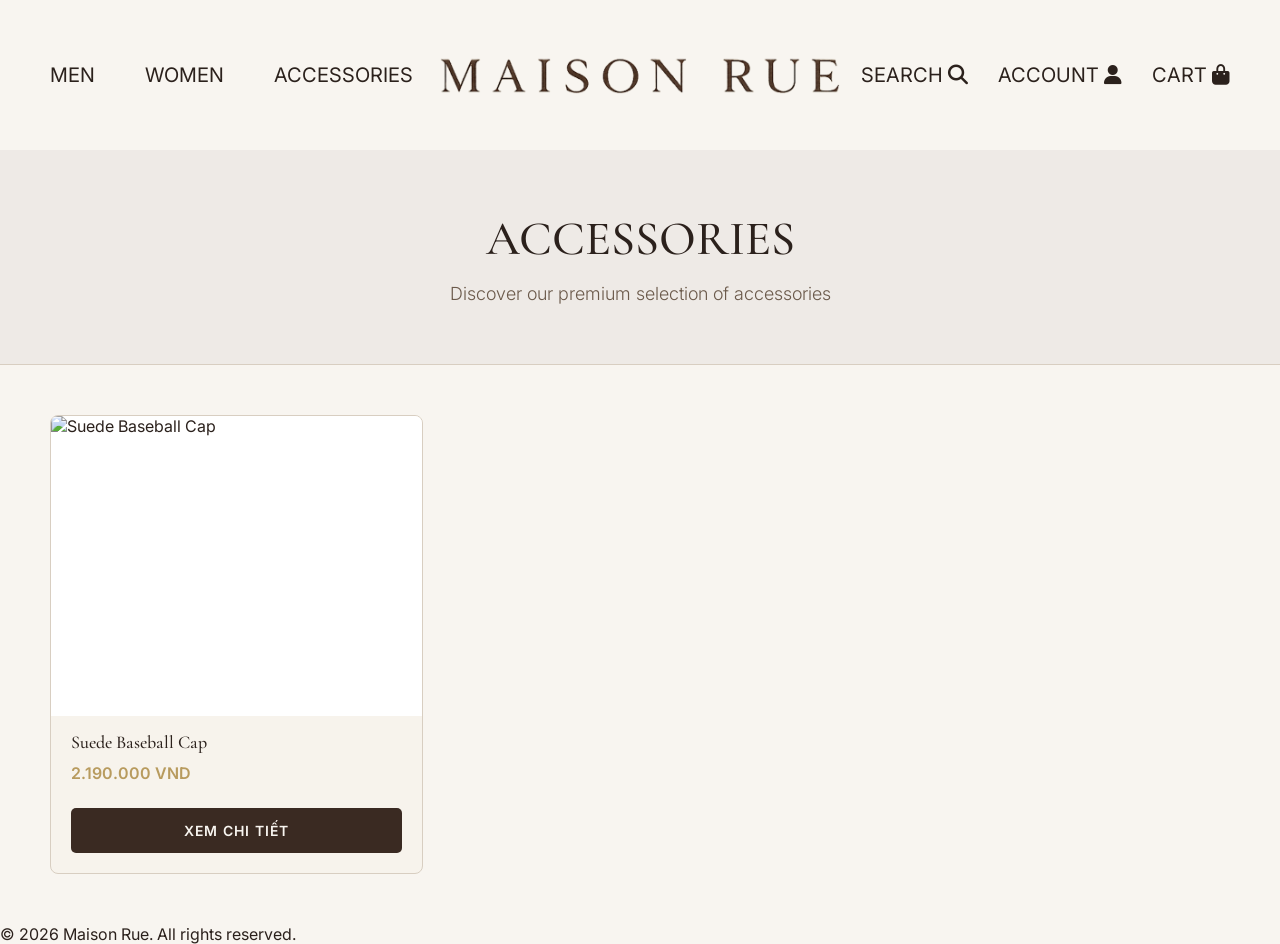
==== accessories.html @ f1a4fa97 "Upload code và hình ảnh lên branch mới" ====
<!DOCTYPE html>
<html lang="vi">
<head>
    <meta charset="UTF-8">
    <meta name="viewport" content="width=device-width, initial-scale=1.0">
    <title>Phụ Kiện - Maison Rue</title>
    <link rel="stylesheet" href="homepage.css">
    <link rel="stylesheet" href="products.css">
    <link rel="stylesheet" href="https://cdnjs.cloudflare.com/ajax/libs/font-awesome/6.7.2/css/all.min.css">
    <link rel="preconnect" href="https://fonts.googleapis.com">
    <link rel="preconnect" href="https://fonts.gstatic.com" crossorigin>
    <link href="https://fonts.googleapis.com/css2?family=Cormorant+Garamond:wght@400;500;600&family=Inter:wght@300;400;500;600;700&display=swap" rel="stylesheet">
</head>
<body data-category="accessories">
    <header>
        <nav class="head-left">
            <a href="men.html">MEN</a>
            <a href="women.html">WOMEN</a>
            <a href="accessories.html">ACCESSORIES</a>
        </nav>
        <img src="image/logo.png" alt="maisonrue_logo">
        <nav class="head-right">
            <a href="">SEARCH <i class="fas fa-search"></i></a>
            <a href="">ACCOUNT <i class="fas fa-user"></i></a>
            <a href="cart.html">CART <span id="quantity"></span> <i class="fas fa-shopping-bag"></i></a>
        </nav>
    </header>

    <section class="page-header">
        <h1>ACCESSORIES</h1>
        <p>Discover our premium selection of accessories</p>
    </section>

    <div id="products-grid"></div>

    <footer>
        <p>© 2026 Maison Rue. All rights reserved.</p>
    </footer>

    <script src="app.js"></script>
</body>
</html>
---- homepage.css ----
body {
    background-color: #F8F5F0;
}
header {
    font-family: "Inter", sans-serif;
    display: flex;
    gap: 20px;
    padding: 0px 50px;
    align-items: center;
    height: 150px;
}
    header img {
        width: 100%;
        max-width: 400px;
        margin: auto;
    }
    header nav a {
        text-decoration: none;
        color: #2B211C;
    }
    .head-left {
        font-size: 20px;
        display: flex;
        gap: 50px;
        justify-content: left;
    }
    .head-right {
        font-size: 20px;
        display: flex;
        gap: 30px; 
        justify-content: right;
    }

.summerCollection{
    position: relative;
    width: 100%;
}
    .sc-img img{
        width: 100%;
    }
    .sc-text{
        position: absolute;
        top: 200px;
        left: 50px;
        line-height: 50px;
    }
    .sc-text h1{
        font-family:"Cormorant Garamond", serif;
        font-size: 80px;
        font-weight: 500;
        color:#2B211C;
        margin-bottom: 60px;
    }
    .sc-text p{
        width: 750px;
        font-family:"Inter", sans-serif;
        font-size: 18px;
        line-height: 1.8;
        color:#5E5147;
    }
    .sc-text button{
        margin-top: 20px;
        padding: 20px 55px;
        background:#4E342E;
        color:#F8F5F0;
        border: none;
        font-family: "Inter", sans-serif;
        letter-spacing: 0.2em;
        cursor: pointer;
}
.best-sellers {
    padding: 0 50px;
}
    .bs-head h1{
        margin-top: 40px;
        margin-bottom: 40px;
        text-align: center;
        font-family: "Cormorant Garamond", serif;
        font-size: 30px;
        align-items: center;
        color: #4E342E;
    }
    .bs-cards {
        width: 100%;
        display: grid;
        grid-template-columns: 1fr 1fr 1fr 1fr;
        gap: 20px;
    }
    .bs-cards img {
        width: 100%;
        margin-bottom: 15px;
        cursor: pointer;
    }
    .bs-cards p {
        font-size: 15px;
        line-height: 0.8;
        font-family: "Inter", sans-serif;
        cursor: pointer;
        color: #2B211C;
    }

.the-look1, .the-look2{
    display: grid;
    grid-template-columns: 1fr 1fr;    
}
.the-look1 {
    margin-top: 40px;
}
.the-look2{
    margin-top: 0px;
}
    .look-model1 img, .look-model2 img {
        width: 100%;
        max-height: 1200px;
        height: 100%;
    }
    .look-content1, .look-content2 {
        max-height: 1200px;
        display: grid;
        grid-template-rows: 1fr 5fr 2fr 1fr;
        background-color: #EEEAE6;
        text-align: center;
    }
    .product-slider1, .product-slider2 {
        margin-top: 150px;
        display: flex;
        align-items: center;
        justify-content: space-between;
        padding: 0px 30px;
    }
    .product-card1 img, .product-card2 img {
        width: 100%;
        max-width: 400px;
        text-align: center;
    }
    .tl1, .tl2 {
        color: #4E342E;
        font-weight: 500;
        font-size: 50px;
        font-family: "Cormorant Garamond", serif;
        display: flex;
        justify-content: center;
        align-items: center;
    }
    .arrow-left1, .arrow-right1, .arrow-left2, .arrow-right2{
        font-family: "Cormorant Garamond", serif;
        width: 48px;
        height: 48px;
        border-radius: 50%;
        border: none;
        background-color: #F8F5F0;
        font-size: 40px;
        cursor: pointer;
        color: #2b211c;
        display: flex;
        justify-content: center;
        align-items: center;
        padding-bottom: 10px;
    }
    .product-card1 h3, .product-card1 p, .product-card2 h3, .product-card2 p {
        font-size: 20px;
        font-family: "Cormorant Garamond", serif;
    }
    .product-card1 h3, .product-card2 h3 {
        margin-top: 40px;
        margin-bottom: 0px;
        color: #2B211C;
    }
    .product-card1 p, .product-card2 p {
        margin: 0px auto; 
        padding-top: 10px;
        color: #B29A86;
    }
    .view-btn1, .view-btn2 {
        margin: auto;
        width: 250px;
        height: 65px;
        font-size: 25px;
        font-family: "Cormorant Garamond", serif;  
        background-color: transparent;
        border: 1px solid #2B211C;
        border-radius: 5px;
        margin-bottom: 80px;
        cursor: pointer;
    }

.our-story {
    margin-top: 0px;
    text-align: center;
    padding: 0 200px;
    padding-top: 90px;
}
    .os-content h1{
        font-size: 30px;
        font-family: "Cormorant Garamond", serif;
        color: #4E342E;
    }
    .os-content p{
        padding-top: 20px;
        font-size: 20px;
        font-family: "Cormorant Garamond", serif;
        color: #5E5147;
        line-height: 1.8;
    }
    .os-img img {
        padding-top: 50px;
        max-width: 500px;
        max-height: 600px;
        width: 100%;
        cursor: pointer;
    }
    .os-discover{
        font-size: 20px;
        font-family: "Cormorant Garamond", serif;
        margin-top: 20px;
        color: #B29A86;
        cursor: pointer;
        margin-bottom: 90px;
    }
.contact {
    display: flex;
    padding: 40px 80px;
    color: #F8F5F0;
    background-color: #4E342E;
}
.more-info {
    display: flex;
    gap: 50px;
    text-align: left;
    padding-left: 0px;
}
.more-info h1{
    font-size: 25px;
    font-family: "Cormorant Garamond", serif;
}
.more-info ul{
    list-style-type: none;
    line-height: 3;
    padding-left: 0px;
}
.more-info ul li{
    font-size: 18px;
    font-family:  "Cormorant Garamond", serif;
}
.more-info a {
    text-decoration: none;
    color: #F8F5F0;
}
.subscribe {
    width: 38%;
    display: flex;
    flex-direction: column;
    padding-right: 90px;
    margin-right: 0px;
}
.subscribe h1, .footer-col h1 {
    font-family: "Cormorant Garamond", serif;
    font-weight: 400;
    color: #F8F5F0;
}
.subscribe h1 {
    font-size: 35px;
    margin-bottom: 20px;
}
.subscribe p {
    font-family: "Cormorant Garamond", serif;
    font-size: 18px;
    line-height: 1.4;
    max-width: 650px;
}
.subscribe-form {
    margin-top: 10px;
    display: flex;
    align-items: center;
    border-bottom: 1px solid rgba(248,245,240,0.8);
    max-width: 620px;
}
.subscribe-form input {
    flex: 1;
    background: transparent;
    border: none;
    outline: none;
    padding: 15px 0;
    font-size: 18px;
    font-family: "Cormorant Garamond", serif;
    color: #F8F5F0;
}
.subscribe-form input::placeholder {
    color: #F8F5F0;
}
.subscribe-form button {
    background: transparent;
    border: none;
    color: #F8F5F0;
    font-size: 18px;
    cursor: pointer;
}
.privacy-text {
    margin-top: 35px;
    font-size: 16px !important;
    line-height: 1.6 !important;
}
.privacy-text a {
    color: #F8F5F0;
}
.footer {
    text-align: center;
    padding: 10px 0;
    color: #2B211C;
}
/* iPad / Tablet responsive */
@media (max-width: 1024px) {

    header {
        padding: 0 30px;
        gap: 15px;
        height: 120px;
    }

    header img {
        max-width: 260px;
    }

    .head-left,
    .head-right {
        font-size: 16px;
        gap: 25px;
    }

    .summerCollection {
        overflow: hidden;
    }

    .sc-img img {
        height: 650px;
        object-fit: cover;
        object-position: center;
    }

    .sc-text {
        top: 120px;
        left: 40px;
        line-height: 1.2;
    }

    .sc-text h1 {
        font-size: 60px;
        margin-bottom: 35px;
    }

    .sc-text p {
        width: 520px;
        font-size: 16px;
        line-height: 1.7;
    }

    .sc-text button {
        padding: 18px 45px;
        font-size: 14px;
    }

    .best-sellers {
        padding: 0 30px;
    }

    .bs-cards {
        grid-template-columns: 1fr 1fr;
        gap: 25px;
    }

    .the-look1,
    .the-look2 {
        grid-template-columns: 1fr 1fr;
    }

    .look-model1 img,
    .look-model2 img {
        height: 850px;
        object-fit: cover;
    }

    .look-content1,
    .look-content2 {
        height: 850px;
        grid-template-rows: 1fr 4fr 1fr 1fr;
    }

    .tl1,
    .tl2 {
        font-size: 42px;
    }

    .product-slider1,
    .product-slider2 {
        margin-top: 60px;
        padding: 0 20px;
    }

    .product-card1 img,
    .product-card2 img {
        max-width: 280px;
    }

    .view-btn1,
    .view-btn2 {
        width: 210px;
        height: 58px;
        font-size: 22px;
        margin-bottom: 50px;
    }

    .our-story {
        padding: 70px 80px 0;
    }

    .os-content p {
        font-size: 18px;
    }

    .contact {
        flex-direction: column;
        padding: 40px 50px;
    }

    .subscribe {
        width: 100%;
        padding-right: 0;
        margin-bottom: 35px;
    }

    .more-info {
        width: 100%;
        gap: 40px;
        flex-wrap: wrap;
    }
}
/* Smaller tablet / iPad portrait */
@media (max-width: 768px) {

    header {
        height: auto;
        padding: 25px 20px;
        flex-direction: column;
    }

    .head-left,
    .head-right {
        justify-content: center;
        flex-wrap: wrap;
        gap: 20px;
        font-size: 15px;
    }

    header img {
        max-width: 220px;
    }

    .sc-img img {
        height: 600px;
    }

    .sc-text {
        top: 90px;
        left: 25px;
        right: 25px;
    }

    .sc-text h1 {
        font-size: 48px;
        margin-bottom: 25px;
    }

    .sc-text p {
        width: 100%;
        font-size: 15px;
    }

    .bs-cards {
        grid-template-columns: 1fr 1fr;
    }

    .the-look1,
    .the-look2 {
        grid-template-columns: 1fr;
    }

    .look-model1,
    .look-model2 {
        order: 1;
    }

    .look-content1,
    .look-content2 {
        order: 2;
        height: auto;
        padding: 50px 20px;
    }

    .product-slider1,
    .product-slider2 {
        margin-top: 30px;
    }

    .product-card1 img,
    .product-card2 img {
        max-width: 260px;
    }

    .our-story {
        padding: 60px 30px 0;
    }

    .contact {
        padding: 35px 30px;
    }

    .more-info {
        flex-direction: column;
        gap: 20px;
    }
}
.search-box {
    display: none;
    position: fixed;
    top: 0;
    left: 0;
    width: 100%;
    height: 100vh;

    background-color: rgba(43, 33, 28, 0.45);
    z-index: 999;

    justify-content: center;
    align-items: flex-start;
    padding-top: 120px;
}

.search-content {
    width: 600px;
    max-width: 90%;
    background-color: #F8F5F0;
    padding: 35px;
    position: relative;
}

#closeSearch {
    position: absolute;
    top: 15px;
    right: 20px;
    background: transparent;
    border: none;
    font-size: 35px;
    cursor: pointer;
    color: #2B211C;
}

#searchInput {
    width: 100%;
    padding: 18px 0;
    border: none;
    border-bottom: 1px solid #2B211C;
    background: transparent;
    outline: none;

    font-family: "Cormorant Garamond", serif;
    font-size: 28px;
    color: #2B211C;
}

#searchInput::placeholder {
    color: #B29A86;
}

.search-item {
    padding: 18px 0;
    border-bottom: 1px solid #DDD2C5;
    cursor: pointer;
}

.search-item h3 {
    margin: 0;
    font-family: "Cormorant Garamond", serif;
    font-size: 24px;
    color: #2B211C;
}

.search-item p {
    margin: 5px 0 0;
    font-family: "Inter", sans-serif;
    font-size: 14px;
    color: #8B7768;
}

.search-item:hover h3 {
    color: #B29A86;
}

.no-result {
    margin-top: 25px;
    font-family: "Inter", sans-serif;
    color: #5E5147;
}
.dots {
    display: flex;
    justify-content: center;
    align-items: center;
    gap: 12px;
}

.dot {
    width: 10px;
    height: 10px;
    background-color: #B29A86;
    border-radius: 50%;
    display: inline-block;
    cursor: pointer;
    opacity: 0.4;
}

.dot.active {
    opacity: 1;
    transform: scale(1.2);
}
---- products.css ----
/* ============ GENERAL STYLES ============ */
* {
    margin: 0;
    padding: 0;
    box-sizing: border-box;
}

body {
    background-color: #F8F5F0;
    font-family: 'Inter', sans-serif;
    color: #2B211C;
}

/* ============ HEADER ============ */
header {
    font-family: 'Inter', sans-serif;
    display: flex;
    gap: 20px;
    padding: 0px 50px;
    align-items: center;
    height: 150px;
    background-color: #F8F5F0;
}

header img {
    width: 100%;
    max-width: 400px;
    margin: auto;
}

header nav a {
    text-decoration: none;
    color: #2B211C;
    transition: color 0.3s ease;
}

header nav a:hover {
    color: #B8A894;
}

.head-left {
    font-size: 20px;
    display: flex;
    gap: 50px;
    justify-content: left;
    flex: 1;
}

.head-right {
    font-size: 20px;
    display: flex;
    gap: 30px;
    justify-content: right;
    flex: 1;
}

/* ============ PAGE HEADER ============ */
.page-header {
    text-align: center;
    padding: 60px 50px;
    background-color: #EEEAE6;
    border-bottom: 1px solid #D8CEC1;
}

.page-header h1 {
    font-family: 'Cormorant Garamond', serif;
    font-size: 48px;
    color: #2B211C;
    margin-bottom: 15px;
    font-weight: 500;
}

.page-header p {
    font-size: 18px;
    color: #6B5A4B;
    font-weight: 300;
}

/* ============ NOTIFICATION ============ */
.notification {
    position: fixed;
    bottom: -100px;
    left: 50%;
    transform: translateX(-50%);
    background-color: #3A2A22;
    color: #F8F5F0;
    padding: 15px 30px;
    border-radius: 5px;
    transition: bottom 0.3s ease;
    z-index: 1000;
    font-size: 14px;
    font-weight: 600;
}

.notification.show {
    bottom: 30px;
}

/* ============ PRODUCT GRID ============ */
#products-grid {
    display: grid;
    grid-template-columns: repeat(auto-fill, minmax(280px, 1fr));
    gap: 30px;
    padding: 50px;
    max-width: 1400px;
    margin: 0 auto;
}

.product-card {
    background: #F7F3EC;
    border: 1px solid #D8CEC1;
    border-radius: 8px;
    overflow: hidden;
    transition: transform 0.3s ease, box-shadow 0.3s ease;
    display: flex;
    flex-direction: column;
}

.product-card:hover {
    transform: translateY(-5px);
    box-shadow: 0 10px 30px rgba(0, 0, 0, 0.1);
}

.product-image {
    width: 100%;
    height: 300px;
    overflow: hidden;
    background: #FFF;
}

.product-image img {
    width: 100%;
    height: 100%;
    object-fit: cover;
    transition: transform 0.3s ease;
}

.product-card:hover .product-image img {
    transform: scale(1.05);
}

.product-card h3 {
    font-size: 18px;
    font-family: 'Cormorant Garamond', serif;
    padding: 15px 20px 0;
    margin: 0;
    color: #2B211C;
    font-weight: 500;
}

.product-price {
    font-size: 16px;
    font-weight: 600;
    color: #B89B5E;
    padding: 10px 20px;
    margin: 0;
}

.product-card .btn-primary {
    margin: 15px 20px 20px;
    flex-grow: 1;
}

/* ============ PRODUCT DETAIL PAGE ============ */
#product-detail-container {
    padding: 50px;
    max-width: 1200px;
    margin: 0 auto;
}

.product-detail {
    display: grid;
    grid-template-columns: 1fr 1fr;
    gap: 60px;
    background: #F7F3EC;
    padding: 40px;
    border-radius: 10px;
    border: 1px solid #D8CEC1;
}

.product-gallery {
    position: relative;
}

.gallery-main {
    position: relative;
    width: 100%;
    background: #FFF;
    border-radius: 8px;
    overflow: hidden;
    aspect-ratio: 1;
}

.gallery-main img {
    width: 100%;
    height: 100%;
    object-fit: cover;
    transition: opacity 0.3s ease;
}

.gallery-btn {
    position: absolute;
    top: 50%;
    transform: translateY(-50%);
    background: #F7F3EC;
    border: 2px solid #B8A894;
    color: #2B211C;
    width: 50px;
    height: 50px;
    border-radius: 50%;
    font-size: 24px;
    cursor: pointer;
    display: flex;
    align-items: center;
    justify-content: center;
    transition: all 0.3s ease;
    z-index: 10;
    font-weight: 700;
}

.gallery-btn:hover {
    background: #B8A894;
    color: #FFF;
}

.gallery-btn.prev {
    left: 20px;
}

.gallery-btn.next {
    right: 20px;
}

.image-counter {
    position: absolute;
    bottom: 20px;
    right: 20px;
    background: rgba(0, 0, 0, 0.6);
    color: #FFF;
    padding: 8px 15px;
    border-radius: 20px;
    font-size: 14px;
    font-weight: 600;
}

.product-info h1 {
    font-family: 'Cormorant Garamond', serif;
    font-size: 48px;
    margin: 0 0 10px;
    color: #2B211C;
    font-weight: 500;
}

.product-category {
    font-size: 14px;
    color: #6B5A4B;
    text-transform: uppercase;
    letter-spacing: 2px;
    margin: 0 0 15px;
    font-weight: 600;
}

.product-info .product-price {
    font-size: 28px;
    font-weight: 700;
    color: #B89B5E;
    margin: 0 0 30px;
    padding: 0;
}

.product-description {
    margin: 30px 0;
    padding: 20px 0;
    border-top: 1px solid #D8CEC1;
    border-bottom: 1px solid #D8CEC1;
}

.product-description h3 {
    font-family: 'Cormorant Garamond', serif;
    font-size: 20px;
    margin: 0 0 15px;
    color: #2B211C;
}

.product-description p {
    font-size: 16px;
    line-height: 1.8;
    color: #6B5A4B;
    margin: 0;
}

.product-colors {
    margin: 25px 0;
}

.product-colors h3 {
    font-family: 'Cormorant Garamond', serif;
    font-size: 18px;
    margin: 0 0 15px;
    color: #2B211C;
}

.color-options {
    display: flex;
    flex-wrap: wrap;
    gap: 12px;
}

.color-tag {
    display: inline-block;
    background: #E8E1D6;
    border: 1px solid #B8A894;
    padding: 8px 16px;
    border-radius: 20px;
    font-size: 13px;
    color: #2B211C;
    font-weight: 500;
    transition: all 0.3s ease;
}

.color-tag:hover {
    background: #B8A894;
    color: #FFF;
}

.product-actions {
    margin: 30px 0;
}

.quantity-selector {
    margin-bottom: 20px;
}

.quantity-selector label {
    display: block;
    font-size: 14px;
    font-weight: 600;
    color: #2B211C;
    margin-bottom: 10px;
    text-transform: uppercase;
    letter-spacing: 1px;
}

.quantity-controls {
    display: flex;
    align-items: center;
    border: 1px solid #D8CEC1;
    border-radius: 5px;
    width: fit-content;
    background: #FFF;
}

.quantity-controls button {
    background: none;
    border: none;
    padding: 10px 15px;
    font-size: 18px;
    cursor: pointer;
    color: #2B211C;
    transition: background-color 0.3s ease;
    font-weight: 700;
}

.quantity-controls button:hover {
    background-color: #E8E1D6;
}

.quantity-controls input {
    border: none;
    width: 50px;
    text-align: center;
    font-size: 16px;
    padding: 8px 5px;
    color: #2B211C;
    font-weight: 600;
    background: #FFF;
}

.quantity-controls input::-webkit-outer-spin-button,
.quantity-controls input::-webkit-inner-spin-button {
    -webkit-appearance: none;
    margin: 0;
}

/* ============ BUTTONS ============ */
.btn-primary {
    background-color: #3A2A22;
    color: #F8F5F0;
    border: none;
    padding: 14px 28px;
    font-size: 14px;
    font-weight: 600;
    cursor: pointer;
    border-radius: 5px;
    transition: all 0.3s ease;
    text-transform: uppercase;
    letter-spacing: 1px;
    font-family: 'Inter', sans-serif;
}

.btn-primary:hover {
    background-color: #2B211C;
    transform: translateY(-2px);
    box-shadow: 0 5px 15px rgba(0, 0, 0, 0.2);
}

.btn-primary.btn-large {
    width: 100%;
    padding: 16px 28px;
    font-size: 16px;
}

.btn-secondary {
    background-color: transparent;
    color: #2B211C;
    border: 2px solid #B8A894;
    padding: 12px 24px;
    font-size: 14px;
    font-weight: 600;
    cursor: pointer;
    border-radius: 5px;
    transition: all 0.3s ease;
    text-transform: uppercase;
    letter-spacing: 1px;
    font-family: 'Inter', sans-serif;
    margin-top: 15px;
    display: block;
    width: 100%;
}

.btn-secondary:hover {
    background-color: #B8A894;
    color: #FFF;
}

/* ============ CART PAGE ============ */
#cart-container {
    padding: 50px;
    max-width: 1400px;
    margin: 0 auto;
}

.empty-cart {
    text-align: center;
    padding: 100px 50px;
    background: #F7F3EC;
    border-radius: 10px;
    border: 1px solid #D8CEC1;
}

.empty-cart h2 {
    font-family: 'Cormorant Garamond', serif;
    font-size: 36px;
    margin: 0 0 15px;
    color: #2B211C;
}

.empty-cart p {
    font-size: 16px;
    color: #6B5A4B;
    margin: 0 0 30px;
}

.empty-cart .btn-primary {
    display: inline-block;
    text-decoration: none;
}

.cart-content {
    display: grid;
    grid-template-columns: 1fr 380px;
    gap: 40px;
}

.cart-items {
    background: #F7F3EC;
    border: 1px solid #D8CEC1;
    border-radius: 10px;
    padding: 0;
    overflow: hidden;
}

.cart-item {
    display: grid;
    grid-template-columns: 140px 1fr 150px 150px 50px;
    gap: 20px;
    align-items: center;
    padding: 20px;
    border-bottom: 1px solid #D8CEC1;
    transition: background-color 0.3s ease;
}

.cart-item:last-child {
    border-bottom: none;
}

.cart-item:hover {
    background-color: #E8E1D6;
}

.cart-item-image {
    width: 140px;
    height: 140px;
    border-radius: 8px;
    overflow: hidden;
    background: #FFF;
}

.cart-item-image img {
    width: 100%;
    height: 100%;
    object-fit: cover;
}

.cart-item-info h3 {
    font-family: 'Cormorant Garamond', serif;
    font-size: 18px;
    margin: 0 0 8px;
    color: #2B211C;
    font-weight: 500;
}

.cart-item-category {
    font-size: 12px;
    color: #6B5A4B;
    text-transform: uppercase;
    margin: 0 0 5px;
    letter-spacing: 1px;
    font-weight: 600;
}

.cart-item-price {
    font-size: 14px;
    color: #B89B5E;
    font-weight: 600;
    margin: 0;
}

.cart-item-quantity {
    display: flex;
    flex-direction: column;
    gap: 8px;
}

.cart-item-quantity label {
    font-size: 12px;
    color: #6B5A4B;
    font-weight: 600;
    text-transform: uppercase;
    letter-spacing: 0.5px;
}

.cart-item-quantity .quantity-controls {
    width: 100%;
}

.cart-item-total {
    text-align: right;
}

.cart-item-total p {
    font-size: 16px;
    font-weight: 700;
    color: #B89B5E;
    margin: 0;
}

.btn-remove {
    background: none;
    border: none;
    color: #D9534F;
    font-size: 20px;
    cursor: pointer;
    transition: color 0.3s ease;
    padding: 8px;
    display: flex;
    align-items: center;
    justify-content: center;
}

.btn-remove:hover {
    color: #C9302C;
}

.cart-summary {
    background: #F7F3EC;
    border: 1px solid #D8CEC1;
    border-radius: 10px;
    padding: 30px;
    position: sticky;
    top: 30px;
    height: fit-content;
}

.summary-row {
    display: flex;
    justify-content: space-between;
    align-items: center;
    padding: 12px 0;
    border-bottom: 1px solid #D8CEC1;
    font-size: 14px;
    color: #6B5A4B;
}

.summary-row span:last-child {
    font-weight: 600;
    color: #2B211C;
}

.summary-row.total {
    border: none;
    font-size: 18px;
    font-weight: 700;
    color: #B89B5E;
    padding: 20px 0;
    margin-bottom: 20px;
    border-top: 2px solid #D8CEC1;
    border-bottom: none;
}

.cart-summary .btn-primary,
.cart-summary .btn-secondary {
    width: 100%;
    margin-bottom: 12px;
    padding: 14px 20px;
}

.cart-summary .btn-secondary {
    margin-top: 0;
}

/* ============ SUMMER COLLECTION ============ */
.summerCollection {
    position: relative;
    width: 100%;
}

.sc-img img {
    width: 100%;
}

.sc-text {
    position: absolute;
    top: 200px;
    left: 50px;
    line-height: 50px;
}

.sc-text h1 {
    font-family: 'Cormorant Garamond', serif;
    font-size: 80px;
    font-weight: 500;
    color: #2B211C;
    margin-bottom: 60px;
}

.sc-text p {
    width: 750px;
    font-family: 'Inter', sans-serif;
    font-size: 18px;
    line-height: 1.8;
    color: #5E5147;
}

.sc-text button {
    margin-top: 20px;
    padding: 20px 55px;
    background: #4E342E;
    color: #F8F5F0;
    border: none;
    font-family: 'Inter', sans-serif;
    letter-spacing: 0.2em;
    cursor: pointer;
    transition: background 0.3s ease;
}

.sc-text button:hover {
    background: #3A2A22;
}

/* ============ BEST SELLERS ============ */
.best-sellers {
    padding: 0 50px;
}

.bs-head h1 {
    margin-top: 40px;
    margin-bottom: 40px;
    text-align: center;
    font-family: 'Cormorant Garamond', serif;
    font-size: 30px;
    color: #4E342E;
}

.bs-cards {
    width: 100%;
    display: grid;
    grid-template-columns: 1fr 1fr 1fr 1fr;
    gap: 20px;
}

.bs-cards img {
    width: 100%;
    margin-bottom: 15px;
    cursor: pointer;
    transition: transform 0.3s ease;
}

.bs-cards img:hover {
    transform: scale(1.05);
}

.bs-cards p {
    font-size: 15px;
    line-height: 0.8;
    font-family: 'Inter', sans-serif;
    cursor: pointer;
    color: #2B211C;
    transition: color 0.3s ease;
}

.bs-cards p:hover {
    color: #B89B5E;
}

/* ============ THE LOOK ============ */
.the-look1, .the-look2 {
    display: grid;
    grid-template-columns: 1fr 1fr;
}

.the-look1 {
    margin-top: 40px;
}

.the-look2 {
    margin-top: 0px;
}

.look-model1 img, .look-model2 img {
    width: 100%;
    max-height: 1200px;
    height: 100%;
}

.look-content1, .look-content2 {
    max-height: 1200px;
    display: grid;
    grid-template-rows: 1fr 5fr 2fr 1fr;
    background-color: #EEEAE6;
    text-align: center;
}

.product-slider1, .product-slider2 {
    margin-top: 150px;
    display: flex;
    align-items: center;
    justify-content: space-between;
    padding: 0px 30px;
}

.product-card1 img, .product-card2 img {
    width: 100%;
    max-width: 400px;
    text-align: center;
}

.tl1, .tl2 {
    color: #4E342E;
    font-weight: 500;
    font-size: 50px;
    font-family: 'Cormorant Garamond', serif;
    display: flex;
    justify-content: center;
    align-items: center;
}

.arrow-left1, .arrow-right1, .arrow-left2, .arrow-right2 {
    font-family: 'Cormorant Garamond', serif;
    width: 48px;
    height: 48px;
    border-radius: 50%;
    border: none;
    background-color: #F8F5F0;
    font-size: 40px;
    cursor: pointer;
    color: #2b211c;
    display: flex;
    justify-content: center;
    align-items: center;
    padding-bottom: 10px;
    transition: all 0.3s ease;
}

.arrow-left1:hover, .arrow-right1:hover, .arrow-left2:hover, .arrow-right2:hover {
    background-color: #B8A894;
    color: #FFF;
}

.product-card1 h3, .product-card1 p, .product-card2 h3, .product-card2 p {
    font-size: 20px;
    font-family: 'Cormorant Garamond', serif;
}

.product-card1 h3, .product-card2 h3 {
    margin-top: 40px;
    margin-bottom: 0px;
    color: #2B211C;
}

.product-card1 p, .product-card2 p {
    margin: 0px auto;
    padding-top: 10px;
    color: #B29A86;
}

.view-btn1, .view-btn2 {
    margin: auto;
    width: 250px;
    height: 65px;
    font-size: 25px;
    font-family: 'Cormorant Garamond', serif;
    background-color: transparent;
    border: 1px solid #2B211C;
    border-radius: 5px;
    margin-bottom: 80px;
    cursor: pointer;
    transition: all 0.3s ease;
}

.view-btn1:hover, .view-btn2:hover {
    background-color: #2B211C;
    color: #F8F5F0;
}

/* ============ OUR STORY ============ */
.our-story {
    margin-top: 0px;
    text-align: center;
    padding: 0 200px;
    padding-top: 90px;
}

.os-content h1 {
    font-size: 30px;
    font-family: 'Cormorant Garamond', serif;
    color: #4E342E;
}

.os-content p {
    padding-top: 20px;
    font-size: 20px;
    font-family: 'Cormorant Garamond', serif;
    color: #5E5147;
    line-height: 1.8;
}

.os-img img {
    padding-top: 50px;
    max-width: 500px;
    max-height: 600px;
    width: 100%;
    cursor: pointer;
    transition: transform 0.3s ease;
}

.os-img img:hover {
    transform: scale(1.05);
}

.os-discover {
    font-size: 20px;
    font-family: 'Cormorant Garamond', serif;
    margin-top: 20px;
    color: #B29A86;
    cursor: pointer;
    margin-bottom: 90px;
    transition: color 0.3s ease;
}

.os-discover:hover {
    color: #B89B5E;
}

/* ============ CONTACT & FOOTER ============ */
.contact {
    display: flex;
    padding: 40px 80px;
    color: #F8F5F0;
    background-color: #4E342E;
}

.more-info {
    display: flex;
    gap: 50px;
    text-align: left;
    padding-left: 0px;
}

.more-info h1 {
    font-size: 25px;
    font-family: 'Cormorant Garamond', serif;
}

.more-info ul {
    list-style-type: none;
    line-height: 3;
    padding-left: 0px;
}

.more-info ul li {
    font-size: 18px;
    font-family: 'Cormorant Garamond', serif;
}

.more-info a {
    text-decoration: none;
    color: #F8F5F0;
    transition: color 0.3s ease;
}

.more-info a:hover {
    color: #B89B5E;
}

.subscribe {
    width: 38%;
    display: flex;
    flex-direction: column;
    padding-right: 90px;
    margin-right: 0px;
}

.subscribe h1 {
    font-family: 'Cormorant Garamond', serif;
    font-weight: 400;
    color: #F8F5F0;
    font-size: 35px;
    margin-bottom: 20px;
}

.subscribe p {
    font-family: 'Cormorant Garamond', serif;
    font-size: 18px;
    line-height: 1.4;
    max-width: 650px;
}

.subscribe-form {
    margin-top: 10px;
    display: flex;
    align-items: center;
    border-bottom: 1px solid rgba(248, 245, 240, 0.8);
    max-width: 620px;
}

.subscribe-form input {
    flex: 1;
    background: transparent;
    border: none;
    outline: none;
    padding: 15px 0;
    font-size: 18px;
    font-family: 'Cormorant Garamond', serif;
    color: #F8F5F0;
}

.subscribe-form input::placeholder {
    color: #F8F5F0;
}

.subscribe-form button {
    background: transparent;
    border: none;
    color: #F8F5F0;
    font-size: 18px;
    cursor: pointer;
    transition: color 0.3s ease;
}

.subscribe-form button:hover {
    color: #B89B5E;
}

.privacy-text {
    margin-top: 35px;
    font-size: 16px;
    line-height: 1.6;
}

.privacy-text a {
    color: #F8F5F0;
    transition: color 0.3s ease;
}

.privacy-text a:hover {
    color: #B89B5E;
}

.footer {
    text-align: center;
    padding: 10px 0;
    color: #2B211C;
    background-color: #F8F5F0;
    border-top: 1px solid #D8CEC1;
}

/* ============ RESPONSIVE DESIGN ============ */
/* iPad / Tablet responsive */
@media (max-width: 1024px) {
    header {
        padding: 0 30px;
        gap: 15px;
        height: 120px;
    }

    header img {
        max-width: 260px;
    }

    .head-left,
    .head-right {
        font-size: 16px;
        gap: 25px;
    }

    .summerCollection {
        overflow: hidden;
    }

    .sc-img img {
        height: 650px;
        object-fit: cover;
        object-position: center;
    }

    .sc-text {
        top: 120px;
        left: 40px;
        line-height: 1.2;
    }

    .sc-text h1 {
        font-size: 60px;
        margin-bottom: 35px;
    }

    .sc-text p {
        width: 520px;
        font-size: 16px;
        line-height: 1.7;
    }

    .sc-text button {
        padding: 18px 45px;
        font-size: 14px;
    }

    .best-sellers {
        padding: 0 30px;
    }

    .bs-cards {
        grid-template-columns: 1fr 1fr;
        gap: 25px;
    }

    #products-grid {
        grid-template-columns: repeat(auto-fill, minmax(220px, 1fr));
        gap: 20px;
        padding: 30px;
    }

    .product-detail {
        grid-template-columns: 1fr;
        gap: 40px;
    }

    .cart-content {
        grid-template-columns: 1fr;
    }

    .cart-summary {
        position: static;
    }

    .cart-item {
        grid-template-columns: 120px 1fr 120px 120px 50px;
        gap: 15px;
    }

    .product-info h1 {
        font-size: 36px;
    }

    .the-look1,
    .the-look2 {
        grid-template-columns: 1fr 1fr;
    }

    .look-model1 img,
    .look-model2 img {
        height: 850px;
        object-fit: cover;
    }

    .look-content1,
    .look-content2 {
        height: 850px;
        grid-template-rows: 1fr 4fr 1fr 1fr;
    }

    .tl1,
    .tl2 {
        font-size: 42px;
    }

    .product-slider1,
    .product-slider2 {
        margin-top: 60px;
        padding: 0 20px;
    }

    .product-card1 img,
    .product-card2 img {
        max-width: 280px;
    }

    .view-btn1,
    .view-btn2 {
        width: 210px;
        height: 58px;
        font-size: 22px;
        margin-bottom: 50px;
    }

    .our-story {
        padding: 70px 80px 0;
    }

    .os-content p {
        font-size: 18px;
    }

    .contact {
        flex-direction: column;
        padding: 40px 50px;
    }

    .subscribe {
        width: 100%;
        padding-right: 0;
        margin-bottom: 35px;
    }

    .more-info {
        width: 100%;
        gap: 40px;
        flex-wrap: wrap;
    }
}

/* Smaller tablet / iPad portrait */
@media (max-width: 768px) {
    header {
        height: auto;
        padding: 25px 20px;
        flex-direction: column;
    }

    .head-left,
    .head-right {
        justify-content: center;
        flex-wrap: wrap;
        gap: 20px;
        font-size: 15px;
    }

    header img {
        max-width: 220px;
    }

    .page-header {
        padding: 40px 20px;
    }

    .page-header h1 {
        font-size: 36px;
    }

    .sc-img img {
        height: 600px;
    }

    .sc-text {
        top: 90px;
        left: 25px;
        right: 25px;
    }

    .sc-text h1 {
        font-size: 48px;
        margin-bottom: 25px;
    }

    .sc-text p {
        width: 100%;
        font-size: 15px;
    }

    .bs-cards {
        grid-template-columns: 1fr 1fr;
    }

    #products-grid {
        grid-template-columns: repeat(auto-fill, minmax(150px, 1fr));
        gap: 15px;
        padding: 20px;
    }

    .product-card h3 {
        font-size: 14px;
    }

    .product-price {
        font-size: 14px;
    }

    #product-detail-container {
        padding: 20px;
    }

    .product-detail {
        padding: 20px;
    }

    .gallery-btn {
        width: 40px;
        height: 40px;
        font-size: 18px;
    }

    .product-info h1 {
        font-size: 28px;
    }

    .cart-content {
        grid-template-columns: 1fr;
    }

    .cart-item {
        grid-template-columns: 100px 1fr;
        gap: 10px;
    }

    .cart-item-image {
        width: 100px;
        height: 100px;
    }

    .cart-item-quantity,
    .cart-item-total,
    .btn-remove {
        display: none;
    }

    .the-look1,
    .the-look2 {
        grid-template-columns: 1fr;
    }

    .look-model1,
    .look-model2 {
        order: 1;
    }

    .look-content1,
    .look-content2 {
        order: 2;
        height: auto;
        padding: 50px 20px;
    }

    .product-slider1,
    .product-slider2 {
        margin-top: 30px;
    }

    .product-card1 img,
    .product-card2 img {
        max-width: 260px;
    }

    .our-story {
        padding: 60px 30px 0;
    }

    .contact {
        padding: 35px 30px;
    }

    .more-info {
        flex-direction: column;
        gap: 20px;
    }
}
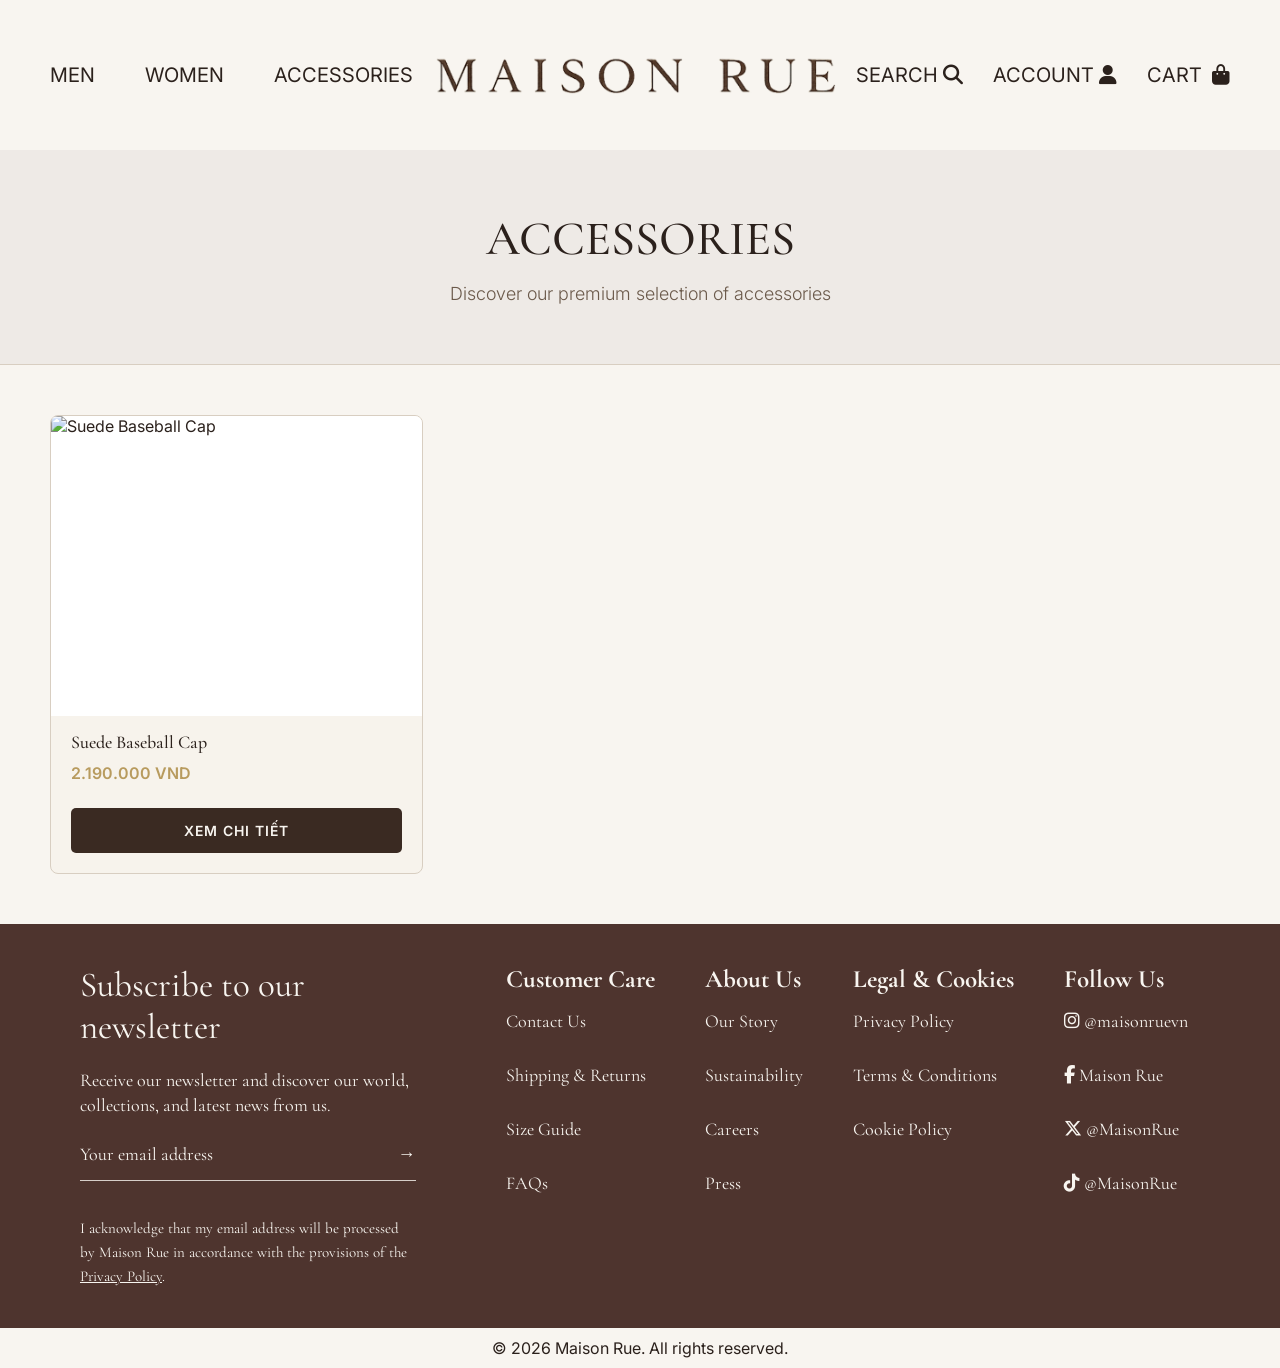
==== commit f711037e: "force update local code to main" ====
--- a/accessories.html
+++ b/accessories.html
@@ -4,8 +4,7 @@
     <meta charset="UTF-8">
     <meta name="viewport" content="width=device-width, initial-scale=1.0">
     <title>Phụ Kiện - Maison Rue</title>
-    <link rel="stylesheet" href="homepage.css">
-    <link rel="stylesheet" href="products.css">
+    <link rel="stylesheet" href="style.css">
     <link rel="stylesheet" href="https://cdnjs.cloudflare.com/ajax/libs/font-awesome/6.7.2/css/all.min.css">
     <link rel="preconnect" href="https://fonts.googleapis.com">
     <link rel="preconnect" href="https://fonts.gstatic.com" crossorigin>
@@ -18,12 +17,20 @@
             <a href="women.html">WOMEN</a>
             <a href="accessories.html">ACCESSORIES</a>
         </nav>
-        <img src="image/logo.png" alt="maisonrue_logo">
+        <a href="index.html" class="logo-link"><img src="image/logo.png" alt="maisonrue_logo"></a>
         <nav class="head-right">
-            <a href="">SEARCH <i class="fas fa-search"></i></a>
-            <a href="">ACCOUNT <i class="fas fa-user"></i></a>
+            <a href="#" id="searchBtn">SEARCH <i class="fas fa-search"></i></a>
+            <a href="login.html">ACCOUNT <i class="fas fa-user"></i></a>
             <a href="cart.html">CART <span id="quantity"></span> <i class="fas fa-shopping-bag"></i></a>
         </nav>
+
+        <div class="search-box" id="searchBox">
+            <div class="search-content">
+                <button id="closeSearch" type="button">&times;</button>
+                <input type="text" id="searchInput" placeholder="Search Maison Rue...">
+                <div id="searchResults"></div>
+            </div>
+        </div>
     </header>
 
     <section class="page-header">
@@ -33,8 +40,161 @@
 
     <div id="products-grid"></div>
 
-    <footer>
-        <p>© 2026 Maison Rue. All rights reserved.</p>
+    <!-- CONTACT AND NEWSLETTER -->
+    <section class="contact">
+
+        <div class="subscribe">
+
+            <h1>Subscribe to our newsletter</h1>
+
+            <p>
+                Receive our newsletter and discover our world, collections,
+                and latest news from us.
+            </p>
+
+            <form class="subscribe-form">
+
+                <input
+                    type="email"
+                    placeholder="Your email address"
+                    required
+                >
+                <button type="submit"> → </button>
+
+            </form>
+
+            <p class="privacy-text">
+                I acknowledge that my email address will be processed by
+                Maison Rue in accordance with the provisions of the
+                <a href="#">Privacy Policy</a>.
+            </p>
+
+        </div>
+
+        <div class="more-info">
+
+            <!-- CUSTOMER CARE -->
+            <div class="customer-care">
+
+                <h1>Customer Care</h1>
+
+                <ul>
+                    <li>
+                        <a href="#">Contact Us</a>
+                    </li>
+
+                    <li>
+                        <a href="#">Shipping & Returns</a>
+                    </li>
+
+                    <li>
+                        <a href="#">Size Guide</a>
+                    </li>
+
+                    <li>
+                        <a href="#">FAQs</a>
+                    </li>
+                </ul>
+
+            </div>
+
+            <!-- ABOUT US -->
+            <div class="about-us">
+
+                <h1>About Us</h1>
+
+                <ul>
+                    <li>
+                        <a href="#">Our Story</a>
+                    </li>
+
+                    <li>
+                        <a href="#">Sustainability</a>
+                    </li>
+
+                    <li>
+                        <a href="#">Careers</a>
+                    </li>
+
+                    <li>
+                        <a href="#">Press</a>
+                    </li>
+                </ul>
+
+            </div>
+
+            <!-- LEGAL -->
+            <div class="legal-cookies">
+
+                <h1>Legal & Cookies</h1>
+
+                <ul>
+                    <li>
+                        <a href="#">Privacy Policy</a>
+                    </li>
+
+                    <li>
+                        <a href="#">Terms & Conditions</a>
+                    </li>
+
+                    <li>
+                        <a href="#">Cookie Policy</a>
+                    </li>
+                </ul>
+
+            </div>
+
+            <!-- SOCIAL MEDIA -->
+            <div class="social-media">
+
+                <h1>Follow Us</h1>
+
+                <ul>
+
+                    <li>
+                        <a href="#">
+                            <i class="fa-brands fa-instagram"></i>
+                            <span>@maisonruevn</span>
+                        </a>
+                    </li>
+
+                    <li>
+                        <a href="#">
+                            <i class="fa-brands fa-facebook-f"></i>
+                            <span>Maison Rue</span>
+                        </a>
+                    </li>
+
+                    <li>
+                        <a href="#">
+                            <i class="fa-brands fa-x-twitter"></i>
+                            <span>@MaisonRue</span>
+                        </a>
+                    </li>
+
+                    <li>
+                        <a href="#">
+                            <i class="fa-brands fa-tiktok"></i>
+                            <span>@MaisonRue</span>
+                        </a>
+                    </li>
+
+                </ul>
+
+            </div>
+
+        </div>
+
+    </section>
+
+
+    <!-- FOOTER -->
+    <footer class="footer">
+
+        <p>
+            © 2026 Maison Rue. All rights reserved.
+        </p>
+
     </footer>
 
     <script src="app.js"></script>
--- a/style.css
+++ b/style.css
@@ -0,0 +1,2233 @@
+/* ============================================================
+   MAISON RUE — STYLE.CSS
+   File CSS hợp nhất từ: homepage.css + products.css + login.css
+   ============================================================ */
+
+/* ============ GENERAL RESET (từ products.css) ============ */
+* {
+    margin: 0;
+    padding: 0;
+    box-sizing: border-box;
+}
+
+body {
+    background-color: #F8F5F0;
+    font-family: 'Inter', sans-serif;
+    color: #2B211C;
+}
+
+/* =========================
+   GENERAL
+========================= */
+
+* {
+    box-sizing: border-box;
+}
+
+body {
+    margin: 0;
+    background-color: #F8F5F0;
+}
+
+
+/* =========================
+   HEADER
+========================= */
+
+header {
+    position: relative;
+    z-index: 100;
+
+    font-family: "Inter", sans-serif;
+
+    display: flex;
+    align-items: center;
+    gap: 20px;
+
+    height: 150px;
+    padding: 0 50px;
+
+    background-color: #F8F5F0;
+    overflow: visible;
+}
+
+header img {
+    width: 100%;
+    max-width: 400px;
+    margin: auto;
+}
+
+header a.logo-link {
+    display: flex;
+    align-items: center;
+    justify-content: center;
+    text-decoration: none;
+}
+
+header nav a {
+    text-decoration: none;
+    color: #2B211C;
+}
+
+.head-left {
+    display: flex;
+    align-items: center;
+    justify-content: flex-start;
+
+    flex: 1;
+    gap: 50px;
+    font-size: 20px;
+}
+
+.head-right {
+    display: flex;
+    align-items: center;
+    justify-content: flex-end;
+
+    flex: 1;
+    gap: 30px;
+    font-size: 20px;
+}
+
+.head-right a {
+    display: flex;
+    align-items: center;
+    gap: 5px;
+}
+
+.head-right svg {
+    width: 20px;
+    height: 20px;
+}
+
+
+/* =========================
+   MEN AND WOMEN DROPDOWN
+========================= */
+
+.nav-dropdown {
+    position: relative;
+
+    display: flex;
+    align-items: center;
+
+    height: 100%;
+}
+
+.nav-main {
+    display: flex;
+    align-items: center;
+
+    height: 100%;
+    padding: 15px 0;
+}
+
+/* Menu con mặc định bị ẩn */
+.dropdown-menu {
+    position: absolute;
+    top: 100%;
+    left: 0;
+
+    display: none;
+    flex-direction: column;
+
+    width: 220px;
+    min-width: 220px;
+
+    padding: 12px 0;
+
+    background-color: #F8F5F0;
+    border: 1px solid rgba(43, 33, 28, 0.12);
+    box-shadow: 0 12px 30px rgba(43, 33, 28, 0.12);
+
+    z-index: 1000;
+}
+
+/* Hiện menu khi đưa chuột vào MEN hoặc WOMEN */
+.nav-dropdown:hover .dropdown-menu,
+.nav-dropdown:focus-within .dropdown-menu {
+    display: flex;
+}
+
+.dropdown-menu a {
+    display: block;
+
+    width: 100%;
+    padding: 13px 20px;
+
+    font-family: "Inter", sans-serif;
+    font-size: 13px;
+    font-weight: 400;
+    letter-spacing: 1px;
+    line-height: 1.4;
+
+    color: #2B211C;
+    text-transform: uppercase;
+    white-space: nowrap;
+
+    transition:
+        background-color 0.25s ease,
+        padding-left 0.25s ease;
+}
+
+.dropdown-menu a:hover {
+    padding-left: 25px;
+    background-color: #E8E1D6;
+}
+
+
+/* =========================
+   HERO / SUMMER COLLECTION
+========================= */
+
+.summerCollection {
+    position: relative;
+    width: 100%;
+}
+
+.sc-img img {
+    display: block;
+    width: 100%;
+}
+
+.sc-text {
+    position: absolute;
+    top: 200px;
+    left: 50px;
+
+    line-height: 50px;
+}
+
+.sc-text h1 {
+    margin-bottom: 60px;
+
+    font-family: "Cormorant Garamond", serif;
+    font-size: 80px;
+    font-weight: 500;
+
+    color: #2B211C;
+}
+
+.sc-text p {
+    width: 750px;
+
+    font-family: "Inter", sans-serif;
+    font-size: 18px;
+    line-height: 1.8;
+
+    color: #5E5147;
+}
+
+.sc-text button {
+    margin-top: 20px;
+    padding: 20px 55px;
+
+    background-color: #4E342E;
+    color: #F8F5F0;
+
+    border: none;
+
+    font-family: "Inter", sans-serif;
+    letter-spacing: 0.2em;
+
+    cursor: pointer;
+}
+
+
+/* =========================
+   BEST SELLERS
+========================= */
+
+.best-sellers {
+    padding: 0 50px;
+}
+
+.bs-head h1 {
+    margin-top: 40px;
+    margin-bottom: 40px;
+
+    text-align: center;
+
+    font-family: "Cormorant Garamond", serif;
+    font-size: 30px;
+
+    color: #4E342E;
+}
+
+.bs-cards {
+    display: grid;
+    grid-template-columns: repeat(4, 1fr);
+    gap: 20px;
+
+    width: 100%;
+}
+
+.bs-cards img {
+    width: 100%;
+    margin-bottom: 15px;
+
+    cursor: pointer;
+}
+
+.bs-cards p {
+    font-family: "Inter", sans-serif;
+    font-size: 15px;
+    line-height: 0.8;
+
+    color: #2B211C;
+
+    cursor: pointer;
+}
+
+
+/* =========================
+   THE LOOK
+========================= */
+
+.the-look1,
+.the-look2 {
+    display: grid;
+    grid-template-columns: 1fr 1fr;
+}
+
+.the-look1 {
+    margin-top: 40px;
+}
+
+.the-look2 {
+    margin-top: 0;
+}
+
+.look-model1 img,
+.look-model2 img {
+    display: block;
+
+    width: 100%;
+    height: 100%;
+    max-height: 1200px;
+
+    object-fit: cover;
+}
+
+.look-content1,
+.look-content2 {
+    display: grid;
+    grid-template-rows: 1fr 5fr 2fr 1fr;
+
+    max-height: 1200px;
+
+    background-color: #EEEAE6;
+
+    text-align: center;
+}
+
+.product-slider1,
+.product-slider2 {
+    display: flex;
+    align-items: center;
+    justify-content: space-between;
+
+    margin-top: 150px;
+    padding: 0 30px;
+}
+
+.product-card1 img,
+.product-card2 img {
+    width: 100%;
+    max-width: 400px;
+
+    text-align: center;
+}
+
+.tl1,
+.tl2 {
+    display: flex;
+    align-items: center;
+    justify-content: center;
+
+    font-family: "Cormorant Garamond", serif;
+    font-size: 50px;
+    font-weight: 500;
+
+    color: #4E342E;
+}
+
+.arrow-left1,
+.arrow-right1,
+.arrow-left2,
+.arrow-right2 {
+    display: flex;
+    align-items: center;
+    justify-content: center;
+
+    width: 48px;
+    height: 48px;
+
+    padding-bottom: 10px;
+
+    border: none;
+    border-radius: 50%;
+
+    background-color: #F8F5F0;
+    color: #2B211C;
+
+    font-family: "Cormorant Garamond", serif;
+    font-size: 40px;
+
+    cursor: pointer;
+}
+
+.product-card1 h3,
+.product-card1 p,
+.product-card2 h3,
+.product-card2 p {
+    font-family: "Cormorant Garamond", serif;
+    font-size: 20px;
+}
+
+.product-card1 h3,
+.product-card2 h3 {
+    margin-top: 40px;
+    margin-bottom: 0;
+
+    color: #2B211C;
+}
+
+.product-card1 p,
+.product-card2 p {
+    margin: 0 auto;
+    padding-top: 10px;
+
+    color: #B29A86;
+}
+
+.view-btn1,
+.view-btn2 {
+    width: 250px;
+    height: 65px;
+
+    margin: auto;
+    margin-bottom: 80px;
+
+    border: 1px solid #2B211C;
+    border-radius: 5px;
+
+    background-color: transparent;
+
+    font-family: "Cormorant Garamond", serif;
+    font-size: 25px;
+
+    cursor: pointer;
+}
+
+
+/* =========================
+   SLIDER DOTS
+========================= */
+
+.dots {
+    display: flex;
+    align-items: center;
+    justify-content: center;
+
+    gap: 12px;
+}
+
+.dot {
+    display: inline-block;
+
+    width: 10px;
+    height: 10px;
+
+    background-color: #B29A86;
+    border-radius: 50%;
+
+    opacity: 0.4;
+
+    cursor: pointer;
+
+    transition:
+        opacity 0.2s ease,
+        transform 0.2s ease;
+}
+
+.dot.active {
+    opacity: 1;
+    transform: scale(1.2);
+}
+
+
+/* =========================
+   OUR STORY
+========================= */
+
+.our-story {
+    margin-top: 0;
+    padding: 90px 200px 0;
+
+    text-align: center;
+}
+
+.os-content h1 {
+    font-family: "Cormorant Garamond", serif;
+    font-size: 30px;
+
+    color: #4E342E;
+}
+
+.os-content p {
+    padding-top: 20px;
+
+    font-family: "Cormorant Garamond", serif;
+    font-size: 20px;
+    line-height: 1.8;
+
+    color: #5E5147;
+}
+
+.os-img img {
+    width: 100%;
+    max-width: 500px;
+    max-height: 600px;
+
+    padding-top: 50px;
+
+    cursor: pointer;
+}
+
+.os-discover {
+    margin-top: 20px;
+    margin-bottom: 90px;
+
+    font-family: "Cormorant Garamond", serif;
+    font-size: 20px;
+
+    color: #B29A86;
+
+    cursor: pointer;
+}
+
+
+/* =========================
+   CONTACT AND NEWSLETTER
+========================= */
+
+.contact {
+    display: flex;
+
+    padding: 40px 80px;
+
+    background-color: #4E342E;
+    color: #F8F5F0;
+}
+
+.subscribe {
+    display: flex;
+    flex-direction: column;
+
+    width: 38%;
+
+    margin-right: 0;
+    padding-right: 90px;
+}
+
+.subscribe h1 {
+    margin-bottom: 20px;
+
+    font-family: "Cormorant Garamond", serif;
+    font-size: 35px;
+    font-weight: 400;
+
+    color: #F8F5F0;
+}
+
+.subscribe p {
+    max-width: 650px;
+
+    font-family: "Cormorant Garamond", serif;
+    font-size: 18px;
+    line-height: 1.4;
+}
+
+.subscribe-form {
+    display: flex;
+    align-items: center;
+
+    max-width: 620px;
+    margin-top: 10px;
+
+    border-bottom: 1px solid rgba(248, 245, 240, 0.8);
+}
+
+.subscribe-form input {
+    flex: 1;
+
+    padding: 15px 0;
+
+    background-color: transparent;
+    color: #F8F5F0;
+
+    border: none;
+    outline: none;
+
+    font-family: "Cormorant Garamond", serif;
+    font-size: 18px;
+}
+
+.subscribe-form input::placeholder {
+    color: #F8F5F0;
+}
+
+.subscribe-form button {
+    background-color: transparent;
+    color: #F8F5F0;
+
+    border: none;
+
+    font-size: 18px;
+
+    cursor: pointer;
+}
+
+.privacy-text {
+    margin-top: 35px;
+
+    font-size: 15px !important;
+    line-height: 1.6 !important;
+}
+
+.privacy-text a {
+    color: #F8F5F0;
+}
+
+.more-info {
+    display: flex;
+
+    gap: 50px;
+    padding-left: 0;
+
+    text-align: left;
+}
+
+.more-info h1 {
+    font-family: "Cormorant Garamond", serif;
+    font-size: 25px;
+}
+
+.more-info ul {
+    padding-left: 0;
+
+    list-style-type: none;
+    line-height: 3;
+}
+
+.more-info ul li {
+    font-family: "Cormorant Garamond", serif;
+    font-size: 18px;
+}
+
+.more-info a {
+    text-decoration: none;
+    color: #F8F5F0;
+}
+
+
+/* =========================
+   FOOTER
+========================= */
+
+.footer {
+    padding: 10px 0;
+
+    color: #2B211C;
+
+    text-align: center;
+}
+
+
+/* =========================
+   SEARCH OVERLAY
+========================= */
+
+.search-box {
+    position: fixed;
+    top: 0;
+    left: 0;
+
+    display: none;
+    align-items: flex-start;
+    justify-content: center;
+
+    width: 100%;
+    height: 100vh;
+    padding-top: 120px;
+
+    background-color: rgba(43, 33, 28, 0.45);
+
+    z-index: 2000;
+}
+
+.search-content {
+    position: relative;
+
+    width: 600px;
+    max-width: 90%;
+    padding: 35px;
+
+    background-color: #F8F5F0;
+}
+
+#closeSearch {
+    position: absolute;
+    top: 15px;
+    right: 20px;
+
+    background-color: transparent;
+    color: #2B211C;
+
+    border: none;
+
+    font-size: 35px;
+
+    cursor: pointer;
+}
+
+#searchInput {
+    width: 100%;
+    padding: 18px 0;
+
+    background-color: transparent;
+    color: #2B211C;
+
+    border: none;
+    border-bottom: 1px solid #2B211C;
+    outline: none;
+
+    font-family: "Cormorant Garamond", serif;
+    font-size: 28px;
+}
+
+#searchInput::placeholder {
+    color: #B29A86;
+}
+
+.search-item {
+    padding: 18px 0;
+
+    border-bottom: 1px solid #DDD2C5;
+
+    cursor: pointer;
+}
+
+.search-item h3 {
+    margin: 0;
+
+    font-family: "Cormorant Garamond", serif;
+    font-size: 24px;
+
+    color: #2B211C;
+}
+
+.search-item p {
+    margin: 5px 0 0;
+
+    font-family: "Inter", sans-serif;
+    font-size: 14px;
+
+    color: #8B7768;
+}
+
+.search-item:hover h3 {
+    color: #B29A86;
+}
+
+.no-result {
+    margin-top: 25px;
+
+    font-family: "Inter", sans-serif;
+
+    color: #5E5147;
+}
+
+
+/* =========================
+   IPAD / TABLET
+========================= */
+
+@media (max-width: 1024px) {
+
+    header {
+        height: 120px;
+        padding: 0 30px;
+
+        gap: 15px;
+    }
+
+    header img {
+        max-width: 260px;
+    }
+
+    .head-left,
+    .head-right {
+        gap: 25px;
+
+        font-size: 16px;
+    }
+
+    .dropdown-menu {
+        width: 190px;
+        min-width: 190px;
+    }
+
+    .dropdown-menu a {
+        padding: 12px 16px;
+
+        font-size: 11px;
+    }
+
+    .summerCollection {
+        overflow: hidden;
+    }
+
+    .sc-img img {
+        height: 650px;
+
+        object-fit: cover;
+        object-position: center;
+    }
+
+    .sc-text {
+        top: 120px;
+        left: 40px;
+
+        line-height: 1.2;
+    }
+
+    .sc-text h1 {
+        margin-bottom: 35px;
+
+        font-size: 60px;
+    }
+
+    .sc-text p {
+        width: 520px;
+
+        font-size: 16px;
+        line-height: 1.7;
+    }
+
+    .sc-text button {
+        padding: 18px 45px;
+
+        font-size: 14px;
+    }
+
+    .best-sellers {
+        padding: 0 30px;
+    }
+
+    .bs-cards {
+        grid-template-columns: 1fr 1fr;
+
+        gap: 25px;
+    }
+
+    .the-look1,
+    .the-look2 {
+        grid-template-columns: 1fr 1fr;
+    }
+
+    .look-model1 img,
+    .look-model2 img {
+        height: 850px;
+
+        object-fit: cover;
+    }
+
+    .look-content1,
+    .look-content2 {
+        height: 850px;
+
+        grid-template-rows: 1fr 4fr 1fr 1fr;
+    }
+
+    .tl1,
+    .tl2 {
+        font-size: 42px;
+    }
+
+    .product-slider1,
+    .product-slider2 {
+        margin-top: 60px;
+        padding: 0 20px;
+    }
+
+    .product-card1 img,
+    .product-card2 img {
+        max-width: 280px;
+    }
+
+    .view-btn1,
+    .view-btn2 {
+        width: 210px;
+        height: 58px;
+
+        margin-bottom: 50px;
+
+        font-size: 22px;
+    }
+
+    .our-story {
+        padding: 70px 80px 0;
+    }
+
+    .os-content p {
+        font-size: 18px;
+    }
+
+    .contact {
+        flex-direction: column;
+
+        padding: 40px 50px;
+    }
+
+    .subscribe {
+        width: 100%;
+
+        margin-bottom: 35px;
+        padding-right: 0;
+    }
+
+    .more-info {
+        flex-wrap: wrap;
+
+        width: 100%;
+        gap: 40px;
+    }
+}
+
+
+/* =========================
+   SMALL TABLET / IPAD PORTRAIT
+========================= */
+
+@media (max-width: 768px) {
+
+    header {
+        flex-direction: column;
+
+        height: auto;
+        padding: 25px 20px;
+    }
+
+    header img {
+        max-width: 220px;
+        order: 1;
+    }
+
+    .head-left {
+        order: 2;
+    }
+
+    .head-right {
+        order: 3;
+    }
+
+    .head-left,
+    .head-right {
+        justify-content: center;
+        flex-wrap: wrap;
+
+        gap: 20px;
+
+        font-size: 15px;
+    }
+
+    .nav-dropdown {
+        height: auto;
+    }
+
+    .nav-main {
+        height: auto;
+        padding: 5px 0;
+    }
+
+    .dropdown-menu {
+        top: 100%;
+        left: 50%;
+
+        width: 190px;
+        min-width: 190px;
+
+        transform: translateX(-50%);
+    }
+
+    .sc-img img {
+        height: 600px;
+    }
+
+    .sc-text {
+        top: 90px;
+        left: 25px;
+        right: 25px;
+    }
+
+    .sc-text h1 {
+        margin-bottom: 25px;
+
+        font-size: 48px;
+    }
+
+    .sc-text p {
+        width: 100%;
+
+        font-size: 15px;
+    }
+
+    .bs-cards {
+        grid-template-columns: 1fr 1fr;
+    }
+
+    .the-look1,
+    .the-look2 {
+        grid-template-columns: 1fr;
+    }
+
+    .look-model1,
+    .look-model2 {
+        order: 1;
+    }
+
+    .look-content1,
+    .look-content2 {
+        order: 2;
+
+        height: auto;
+        padding: 50px 20px;
+    }
+
+    .product-slider1,
+    .product-slider2 {
+        margin-top: 30px;
+    }
+
+    .product-card1 img,
+    .product-card2 img {
+        max-width: 260px;
+    }
+
+    .our-story {
+        padding: 60px 30px 0;
+    }
+
+    .contact {
+        padding: 35px 30px;
+    }
+
+    .more-info {
+        flex-direction: column;
+
+        gap: 20px;
+    }
+
+    .search-box {
+        padding-top: 80px;
+    }
+
+    .search-content {
+        padding: 30px 25px;
+    }
+
+    #searchInput {
+        font-size: 24px;
+    }
+}
+
+
+/* =========================
+   MOBILE
+========================= */
+
+@media (max-width: 480px) {
+
+    header {
+        padding: 20px 15px;
+    }
+
+    header img {
+        max-width: 180px;
+    }
+
+    .head-left,
+    .head-right {
+        gap: 15px;
+
+        font-size: 12px;
+    }
+
+    .dropdown-menu {
+        width: 170px;
+        min-width: 170px;
+    }
+
+    .dropdown-menu a {
+        padding: 11px 14px;
+
+        font-size: 10px;
+    }
+
+    .sc-img img {
+        height: 520px;
+    }
+
+    .sc-text {
+        top: 60px;
+        left: 20px;
+        right: 20px;
+    }
+
+    .sc-text h1 {
+        font-size: 40px;
+    }
+
+    .sc-text p {
+        font-size: 14px;
+        line-height: 1.6;
+    }
+
+    .sc-text button {
+        padding: 15px 28px;
+
+        font-size: 12px;
+    }
+
+    .best-sellers {
+        padding: 0 20px;
+    }
+
+    .bs-cards {
+        grid-template-columns: 1fr;
+
+        gap: 30px;
+    }
+
+    .product-slider1,
+    .product-slider2 {
+        padding: 0 5px;
+    }
+
+    .product-card1 img,
+    .product-card2 img {
+        max-width: 220px;
+    }
+
+    .arrow-left1,
+    .arrow-right1,
+    .arrow-left2,
+    .arrow-right2 {
+        width: 40px;
+        height: 40px;
+
+        font-size: 32px;
+    }
+
+    .our-story {
+        padding: 50px 20px 0;
+    }
+
+    .contact {
+        padding: 30px 20px;
+    }
+
+    .subscribe h1 {
+        font-size: 30px;
+    }
+}
+/* ============================================================
+   CÁC TRANG SẢN PHẨM (men.html, women.html, accessories.html,
+   product-detail.html, cart.html) — từ products.css
+   ============================================================ */
+/* ============ PAGE HEADER ============ */
+.page-header {
+    text-align: center;
+    padding: 60px 50px;
+    background-color: #EEEAE6;
+    border-bottom: 1px solid #D8CEC1;
+}
+
+.page-header h1 {
+    font-family: 'Cormorant Garamond', serif;
+    font-size: 48px;
+    color: #2B211C;
+    margin-bottom: 15px;
+    font-weight: 500;
+}
+
+.page-header p {
+    font-size: 18px;
+    color: #6B5A4B;
+    font-weight: 300;
+}
+
+/* ============ NOTIFICATION ============ */
+.notification {
+    position: fixed;
+    bottom: -100px;
+    left: 50%;
+    transform: translateX(-50%);
+    background-color: #3A2A22;
+    color: #F8F5F0;
+    padding: 15px 30px;
+    border-radius: 5px;
+    transition: bottom 0.3s ease;
+    z-index: 1000;
+    font-size: 14px;
+    font-weight: 600;
+}
+
+.notification.show {
+    bottom: 30px;
+}
+
+/* ============ PRODUCT GRID ============ */
+#products-grid {
+    display: grid;
+    grid-template-columns: repeat(auto-fill, minmax(280px, 1fr));
+    gap: 30px;
+    padding: 50px;
+    max-width: 1400px;
+    margin: 0 auto;
+}
+
+.product-card {
+    background: #F7F3EC;
+    border: 1px solid #D8CEC1;
+    border-radius: 8px;
+    overflow: hidden;
+    transition: transform 0.3s ease, box-shadow 0.3s ease;
+    display: flex;
+    flex-direction: column;
+}
+
+.product-card:hover {
+    transform: translateY(-5px);
+    box-shadow: 0 10px 30px rgba(0, 0, 0, 0.1);
+}
+
+.product-image {
+    width: 100%;
+    height: 300px;
+    overflow: hidden;
+    background: #FFF;
+}
+
+.product-image img {
+    width: 100%;
+    height: 100%;
+    object-fit: cover;
+    transition: transform 0.3s ease;
+}
+
+.product-card:hover .product-image img {
+    transform: scale(1.05);
+}
+
+.product-card h3 {
+    font-size: 18px;
+    font-family: 'Cormorant Garamond', serif;
+    padding: 15px 20px 0;
+    margin: 0;
+    color: #2B211C;
+    font-weight: 500;
+}
+
+.product-price {
+    font-size: 16px;
+    font-weight: 600;
+    color: #B89B5E;
+    padding: 10px 20px;
+    margin: 0;
+}
+
+.product-card .btn-primary {
+    margin: 15px 20px 20px;
+    flex-grow: 1;
+}
+
+/* ============ PRODUCT DETAIL PAGE ============ */
+#product-detail-container {
+    padding: 50px;
+    max-width: 1200px;
+    margin: 0 auto;
+}
+
+.product-detail {
+    display: grid;
+    grid-template-columns: 1fr 1fr;
+    gap: 60px;
+    background: #F7F3EC;
+    padding: 40px;
+    border-radius: 10px;
+    border: 1px solid #D8CEC1;
+}
+
+.product-gallery {
+    position: relative;
+}
+
+.gallery-main {
+    position: relative;
+    width: 100%;
+    background: #FFF;
+    border-radius: 8px;
+    overflow: hidden;
+    aspect-ratio: 1;
+}
+
+.gallery-main img {
+    width: 100%;
+    height: 100%;
+    object-fit: cover;
+    transition: opacity 0.3s ease;
+}
+
+.gallery-btn {
+    position: absolute;
+    top: 50%;
+    transform: translateY(-50%);
+    background: #F7F3EC;
+    border: 2px solid #B8A894;
+    color: #2B211C;
+    width: 50px;
+    height: 50px;
+    border-radius: 50%;
+    font-size: 24px;
+    cursor: pointer;
+    display: flex;
+    align-items: center;
+    justify-content: center;
+    transition: all 0.3s ease;
+    z-index: 10;
+    font-weight: 700;
+}
+
+.gallery-btn:hover {
+    background: #B8A894;
+    color: #FFF;
+}
+
+.gallery-btn.prev {
+    left: 20px;
+}
+
+.gallery-btn.next {
+    right: 20px;
+}
+
+.image-counter {
+    position: absolute;
+    bottom: 20px;
+    right: 20px;
+    background: rgba(0, 0, 0, 0.6);
+    color: #FFF;
+    padding: 8px 15px;
+    border-radius: 20px;
+    font-size: 14px;
+    font-weight: 600;
+}
+
+.product-info h1 {
+    font-family: 'Cormorant Garamond', serif;
+    font-size: 48px;
+    margin: 0 0 10px;
+    color: #2B211C;
+    font-weight: 500;
+}
+
+.product-category {
+    font-size: 14px;
+    color: #6B5A4B;
+    text-transform: uppercase;
+    letter-spacing: 2px;
+    margin: 0 0 15px;
+    font-weight: 600;
+}
+
+.product-info .product-price {
+    font-size: 28px;
+    font-weight: 700;
+    color: #B89B5E;
+    margin: 0 0 30px;
+    padding: 0;
+}
+
+.product-description {
+    margin: 30px 0;
+    padding: 20px 0;
+    border-top: 1px solid #D8CEC1;
+    border-bottom: 1px solid #D8CEC1;
+}
+
+.product-description h3 {
+    font-family: 'Cormorant Garamond', serif;
+    font-size: 20px;
+    margin: 0 0 15px;
+    color: #2B211C;
+}
+
+.product-description p {
+    font-size: 16px;
+    line-height: 1.8;
+    color: #6B5A4B;
+    margin: 0;
+}
+
+.product-colors {
+    margin: 25px 0;
+}
+
+.product-colors h3 {
+    font-family: 'Cormorant Garamond', serif;
+    font-size: 18px;
+    margin: 0 0 15px;
+    color: #2B211C;
+}
+
+.color-options {
+    display: flex;
+    flex-wrap: wrap;
+    gap: 12px;
+}
+
+.color-tag {
+    display: inline-block;
+    background: #E8E1D6;
+    border: 1px solid #B8A894;
+    padding: 8px 16px;
+    border-radius: 20px;
+    font-size: 13px;
+    color: #2B211C;
+    font-weight: 500;
+    transition: all 0.3s ease;
+}
+
+.color-tag:hover {
+    background: #B8A894;
+    color: #FFF;
+}
+
+.product-actions {
+    margin: 30px 0;
+}
+
+.quantity-selector {
+    margin-bottom: 20px;
+}
+
+.quantity-selector label {
+    display: block;
+    font-size: 14px;
+    font-weight: 600;
+    color: #2B211C;
+    margin-bottom: 10px;
+    text-transform: uppercase;
+    letter-spacing: 1px;
+}
+
+.quantity-controls {
+    display: flex;
+    align-items: center;
+    border: 1px solid #D8CEC1;
+    border-radius: 5px;
+    width: fit-content;
+    background: #FFF;
+}
+
+.quantity-controls button {
+    background: none;
+    border: none;
+    padding: 10px 15px;
+    font-size: 18px;
+    cursor: pointer;
+    color: #2B211C;
+    transition: background-color 0.3s ease;
+    font-weight: 700;
+}
+
+.quantity-controls button:hover {
+    background-color: #E8E1D6;
+}
+
+.quantity-controls input {
+    border: none;
+    width: 50px;
+    text-align: center;
+    font-size: 16px;
+    padding: 8px 5px;
+    color: #2B211C;
+    font-weight: 600;
+    background: #FFF;
+}
+
+.quantity-controls input::-webkit-outer-spin-button,
+.quantity-controls input::-webkit-inner-spin-button {
+    -webkit-appearance: none;
+    margin: 0;
+}
+
+/* ============ BUTTONS ============ */
+.btn-primary {
+    background-color: #3A2A22;
+    color: #F8F5F0;
+    border: none;
+    padding: 14px 28px;
+    font-size: 14px;
+    font-weight: 600;
+    cursor: pointer;
+    border-radius: 5px;
+    transition: all 0.3s ease;
+    text-transform: uppercase;
+    letter-spacing: 1px;
+    font-family: 'Inter', sans-serif;
+}
+
+.btn-primary:hover {
+    background-color: #2B211C;
+    transform: translateY(-2px);
+    box-shadow: 0 5px 15px rgba(0, 0, 0, 0.2);
+}
+
+.btn-primary.btn-large {
+    width: 100%;
+    padding: 16px 28px;
+    font-size: 16px;
+}
+
+.btn-secondary {
+    background-color: transparent;
+    color: #2B211C;
+    border: 2px solid #B8A894;
+    padding: 12px 24px;
+    font-size: 14px;
+    font-weight: 600;
+    cursor: pointer;
+    border-radius: 5px;
+    transition: all 0.3s ease;
+    text-transform: uppercase;
+    letter-spacing: 1px;
+    font-family: 'Inter', sans-serif;
+    margin-top: 15px;
+    display: block;
+    width: 100%;
+}
+
+.btn-secondary:hover {
+    background-color: #B8A894;
+    color: #FFF;
+}
+
+/* ============ CART PAGE ============ */
+#cart-container {
+    padding: 50px;
+    max-width: 1400px;
+    margin: 0 auto;
+}
+
+.empty-cart {
+    text-align: center;
+    padding: 100px 50px;
+    background: #F7F3EC;
+    border-radius: 10px;
+    border: 1px solid #D8CEC1;
+}
+
+.empty-cart h2 {
+    font-family: 'Cormorant Garamond', serif;
+    font-size: 36px;
+    margin: 0 0 15px;
+    color: #2B211C;
+}
+
+.empty-cart p {
+    font-size: 16px;
+    color: #6B5A4B;
+    margin: 0 0 30px;
+}
+
+.empty-cart .btn-primary {
+    display: inline-block;
+    text-decoration: none;
+}
+
+.cart-content {
+    display: grid;
+    grid-template-columns: 1fr 380px;
+    gap: 40px;
+}
+
+.cart-items {
+    background: #F7F3EC;
+    border: 1px solid #D8CEC1;
+    border-radius: 10px;
+    padding: 0;
+    overflow: hidden;
+}
+
+.cart-item {
+    display: grid;
+    grid-template-columns: 140px 1fr 150px 150px 50px;
+    gap: 20px;
+    align-items: center;
+    padding: 20px;
+    border-bottom: 1px solid #D8CEC1;
+    transition: background-color 0.3s ease;
+}
+
+.cart-item:last-child {
+    border-bottom: none;
+}
+
+.cart-item:hover {
+    background-color: #E8E1D6;
+}
+
+.cart-item-image {
+    width: 140px;
+    height: 140px;
+    border-radius: 8px;
+    overflow: hidden;
+    background: #FFF;
+}
+
+.cart-item-image img {
+    width: 100%;
+    height: 100%;
+    object-fit: cover;
+}
+
+.cart-item-info h3 {
+    font-family: 'Cormorant Garamond', serif;
+    font-size: 18px;
+    margin: 0 0 8px;
+    color: #2B211C;
+    font-weight: 500;
+}
+
+.cart-item-category {
+    font-size: 12px;
+    color: #6B5A4B;
+    text-transform: uppercase;
+    margin: 0 0 5px;
+    letter-spacing: 1px;
+    font-weight: 600;
+}
+
+.cart-item-price {
+    font-size: 14px;
+    color: #B89B5E;
+    font-weight: 600;
+    margin: 0;
+}
+
+.cart-item-quantity {
+    display: flex;
+    flex-direction: column;
+    gap: 8px;
+}
+
+.cart-item-quantity label {
+    font-size: 12px;
+    color: #6B5A4B;
+    font-weight: 600;
+    text-transform: uppercase;
+    letter-spacing: 0.5px;
+}
+
+.cart-item-quantity .quantity-controls {
+    width: 100%;
+}
+
+.cart-item-total {
+    text-align: right;
+}
+
+.cart-item-total p {
+    font-size: 16px;
+    font-weight: 700;
+    color: #B89B5E;
+    margin: 0;
+}
+
+.btn-remove {
+    background: none;
+    border: none;
+    color: #D9534F;
+    font-size: 20px;
+    cursor: pointer;
+    transition: color 0.3s ease;
+    padding: 8px;
+    display: flex;
+    align-items: center;
+    justify-content: center;
+}
+
+.btn-remove:hover {
+    color: #C9302C;
+}
+
+.cart-summary {
+    background: #F7F3EC;
+    border: 1px solid #D8CEC1;
+    border-radius: 10px;
+    padding: 30px;
+    position: sticky;
+    top: 30px;
+    height: fit-content;
+}
+
+.summary-row {
+    display: flex;
+    justify-content: space-between;
+    align-items: center;
+    padding: 12px 0;
+    border-bottom: 1px solid #D8CEC1;
+    font-size: 14px;
+    color: #6B5A4B;
+}
+
+.summary-row span:last-child {
+    font-weight: 600;
+    color: #2B211C;
+}
+
+.summary-row.total {
+    border: none;
+    font-size: 18px;
+    font-weight: 700;
+    color: #B89B5E;
+    padding: 20px 0;
+    margin-bottom: 20px;
+    border-top: 2px solid #D8CEC1;
+    border-bottom: none;
+}
+
+.cart-summary .btn-primary,
+.cart-summary .btn-secondary {
+    width: 100%;
+    margin-bottom: 12px;
+    padding: 14px 20px;
+}
+
+.cart-summary .btn-secondary {
+    margin-top: 0;
+}
+
+
+/* ============================================================
+   RESPONSIVE RIÊNG CHO TRANG SẢN PHẨM/GIỎ HÀNG — từ products.css
+   (một số selector header/hero/the-look có thể trùng với phần
+   responsive của homepage.css ở trên — giá trị giống nhau nên
+   không gây xung đột hiển thị)
+   ============================================================ */
+/* ============ RESPONSIVE DESIGN ============ */
+/* iPad / Tablet responsive */
+@media (max-width: 1024px) {
+    header {
+        padding: 0 30px;
+        gap: 15px;
+        height: 120px;
+    }
+
+    header img {
+        max-width: 260px;
+    }
+
+    .head-left,
+    .head-right {
+        font-size: 16px;
+        gap: 25px;
+    }
+
+    .summerCollection {
+        overflow: hidden;
+    }
+
+    .sc-img img {
+        height: 650px;
+        object-fit: cover;
+        object-position: center;
+    }
+
+    .sc-text {
+        top: 120px;
+        left: 40px;
+        line-height: 1.2;
+    }
+
+    .sc-text h1 {
+        font-size: 60px;
+        margin-bottom: 35px;
+    }
+
+    .sc-text p {
+        width: 520px;
+        font-size: 16px;
+        line-height: 1.7;
+    }
+
+    .sc-text button {
+        padding: 18px 45px;
+        font-size: 14px;
+    }
+
+    .best-sellers {
+        padding: 0 30px;
+    }
+
+    .bs-cards {
+        grid-template-columns: 1fr 1fr;
+        gap: 25px;
+    }
+
+    #products-grid {
+        grid-template-columns: repeat(auto-fill, minmax(220px, 1fr));
+        gap: 20px;
+        padding: 30px;
+    }
+
+    .product-detail {
+        grid-template-columns: 1fr;
+        gap: 40px;
+    }
+
+    .cart-content {
+        grid-template-columns: 1fr;
+    }
+
+    .cart-summary {
+        position: static;
+    }
+
+    .cart-item {
+        grid-template-columns: 120px 1fr 120px 120px 50px;
+        gap: 15px;
+    }
+
+    .product-info h1 {
+        font-size: 36px;
+    }
+
+    .the-look1,
+    .the-look2 {
+        grid-template-columns: 1fr 1fr;
+    }
+
+    .look-model1 img,
+    .look-model2 img {
+        height: 850px;
+        object-fit: cover;
+    }
+
+    .look-content1,
+    .look-content2 {
+        height: 850px;
+        grid-template-rows: 1fr 4fr 1fr 1fr;
+    }
+
+    .tl1,
+    .tl2 {
+        font-size: 42px;
+    }
+
+    .product-slider1,
+    .product-slider2 {
+        margin-top: 60px;
+        padding: 0 20px;
+    }
+
+    .product-card1 img,
+    .product-card2 img {
+        max-width: 280px;
+    }
+
+    .view-btn1,
+    .view-btn2 {
+        width: 210px;
+        height: 58px;
+        font-size: 22px;
+        margin-bottom: 50px;
+    }
+
+    .our-story {
+        padding: 70px 80px 0;
+    }
+
+    .os-content p {
+        font-size: 18px;
+    }
+
+    .contact {
+        flex-direction: column;
+        padding: 40px 50px;
+    }
+
+    .subscribe {
+        width: 100%;
+        padding-right: 0;
+        margin-bottom: 35px;
+    }
+
+    .more-info {
+        width: 100%;
+        gap: 40px;
+        flex-wrap: wrap;
+    }
+}
+
+/* Smaller tablet / iPad portrait */
+@media (max-width: 768px) {
+    header {
+        height: auto;
+        padding: 25px 20px;
+        flex-direction: column;
+    }
+
+    .head-left,
+    .head-right {
+        justify-content: center;
+        flex-wrap: wrap;
+        gap: 20px;
+        font-size: 15px;
+    }
+
+    header img {
+        max-width: 220px;
+    }
+
+    .page-header {
+        padding: 40px 20px;
+    }
+
+    .page-header h1 {
+        font-size: 36px;
+    }
+
+    .sc-img img {
+        height: 600px;
+    }
+
+    .sc-text {
+        top: 90px;
+        left: 25px;
+        right: 25px;
+    }
+
+    .sc-text h1 {
+        font-size: 48px;
+        margin-bottom: 25px;
+    }
+
+    .sc-text p {
+        width: 100%;
+        font-size: 15px;
+    }
+
+    .bs-cards {
+        grid-template-columns: 1fr 1fr;
+    }
+
+    #products-grid {
+        grid-template-columns: repeat(auto-fill, minmax(150px, 1fr));
+        gap: 15px;
+        padding: 20px;
+    }
+
+    .product-card h3 {
+        font-size: 14px;
+    }
+
+    .product-price {
+        font-size: 14px;
+    }
+
+    #product-detail-container {
+        padding: 20px;
+    }
+
+    .product-detail {
+        padding: 20px;
+    }
+
+    .gallery-btn {
+        width: 40px;
+        height: 40px;
+        font-size: 18px;
+    }
+
+    .product-info h1 {
+        font-size: 28px;
+    }
+
+    .cart-content {
+        grid-template-columns: 1fr;
+    }
+
+    .cart-item {
+        grid-template-columns: 100px 1fr;
+        gap: 10px;
+    }
+
+    .cart-item-image {
+        width: 100px;
+        height: 100px;
+    }
+
+    .cart-item-quantity,
+    .cart-item-total,
+    .btn-remove {
+        display: none;
+    }
+
+    .the-look1,
+    .the-look2 {
+        grid-template-columns: 1fr;
+    }
+
+    .look-model1,
+    .look-model2 {
+        order: 1;
+    }
+
+    .look-content1,
+    .look-content2 {
+        order: 2;
+        height: auto;
+        padding: 50px 20px;
+    }
+
+    .product-slider1,
+    .product-slider2 {
+        margin-top: 30px;
+    }
+
+    .product-card1 img,
+    .product-card2 img {
+        max-width: 260px;
+    }
+
+    .our-story {
+        padding: 60px 30px 0;
+    }
+
+    .contact {
+        padding: 35px 30px;
+    }
+
+    .more-info {
+        flex-direction: column;
+        gap: 20px;
+    }
+}
+
+/* ============================================================
+   TRANG ĐĂNG NHẬP / ĐĂNG KÝ (login.html) — từ login.css
+   ============================================================ */
+/* --- Quy chuẩn chung cho trang Auth --- */
+:root {
+    --primary-font: 'Inter', sans-serif;
+    --title-font: 'Cormorant Garamond', serif;
+    --bg-color: #fcfbf9; /* Màu nền trắng ngà luxury thường dùng cho web thời trang */
+    --text-color: #111111;
+    --border-color: #e5e5e5;
+    --accent-color: #767676;
+}
+
+/* Định dạng khu vực Main chứa Form */
+.auth-container {
+    min-height: calc(100vh - 200px); /* Đảm bảo form luôn ở giữa màn hình */
+    display: flex;
+    justify-content: center;
+    align-items: center;
+    padding: 40px 20px;
+}
+
+.auth-box {
+    background: #ffffff;
+    width: 100%;
+    max-width: 450px;
+    padding: 40px;
+    border: 1px solid var(--border-color);
+    box-shadow: 0 4px 12px rgba(0, 0, 0, 0.02);
+}
+
+/* Thiết kế nút bấm chuyển đổi Đăng nhập / Đăng ký */
+.auth-tabs {
+    display: flex;
+    justify-content: center;
+    gap: 30px;
+    margin-bottom: 35px;
+    border-bottom: 1px solid var(--border-color);
+}
+
+.tab-btn {
+    background: none;
+    border: none;
+    font-family: var(--title-font);
+    font-size: 1.3rem;
+    font-weight: 500;
+    letter-spacing: 1.5px;
+    color: var(--accent-color);
+    padding-bottom: 10px;
+    cursor: pointer;
+    position: relative;
+    transition: color 0.3s ease;
+}
+
+.tab-btn.active {
+    color: var(--text-color);
+}
+
+.tab-btn.active::after {
+    content: '';
+    position: absolute;
+    bottom: -1px;
+    left: 0;
+    width: 100%;
+    height: 2px;
+    background-color: var(--text-color);
+}
+
+/* Ẩn hiện Form linh hoạt */
+.auth-form {
+    display: none;
+}
+
+.auth-form.active {
+    display: block;
+}
+
+/* Cấu trúc các ô Input */
+.form-group {
+    margin-bottom: 20px;
+}
+
+.form-group label {
+    display: block;
+    font-size: 0.85rem;
+    text-transform: uppercase;
+    letter-spacing: 1px;
+    margin-bottom: 8px;
+    font-weight: 500;
+}
+
+.form-group input {
+    width: 100%;
+    padding: 12px 15px;
+    border: 1px solid var(--border-color);
+    font-family: var(--primary-font);
+    font-size: 0.9rem;
+    box-sizing: border-box;
+    transition: border-color 0.3s ease;
+    background-color: #fafafa;
+}
+
+.form-group input:focus {
+    outline: none;
+    border-color: var(--text-color);
+    background-color: #ffffff;
+}
+
+/* Ghi nhớ & Quên mật khẩu */
+.form-options {
+    display: flex;
+    justify-content: space-between;
+    align-items: center;
+    font-size: 0.85rem;
+    margin-bottom: 25px;
+}
+
+.remember-me {
+    display: flex;
+    align-items: center;
+    gap: 8px;
+    cursor: pointer;
+}
+
+.remember-me input {
+    cursor: pointer;
+    accent-color: var(--text-color);
+}
+
+.forgot-pass {
+    color: var(--accent-color);
+    text-decoration: none;
+    border-bottom: 1px solid transparent;
+    transition: all 0.3s ease;
+}
+
+.forgot-pass:hover {
+    color: var(--text-color);
+    border-bottom-color: var(--text-color);
+}
+
+/* Nút Submit Đăng nhập / Đăng ký */
+.auth-submit-btn {
+    width: 100%;
+    background-color: var(--text-color);
+    color: #ffffff;
+    border: 1px solid var(--text-color);
+    padding: 15px;
+    font-family: var(--primary-font);
+    font-size: 0.9rem;
+    font-weight: 600;
+    letter-spacing: 2px;
+    cursor: pointer;
+    transition: all 0.3s ease;
+}
+
+.auth-submit-btn:hover {
+    background-color: #ffffff;
+    color: var(--text-color);
+}
+
+/* Tương thích thiết bị di động */
+@media (max-width: 480px) {
+    .auth-box {
+        padding: 25px 20px;
+        border: none;
+        background: transparent;
+    }
+    .auth-container {
+        padding: 10px;
+    }
+}
+
+/* ============ THÔNG BÁO LỖI FORM (login.js) ============ */
+.error {
+    display: block;
+    min-height: 18px;
+    margin-top: 6px;
+    font-size: 12.5px;
+    color: #D9534F;
+}
+
+.form-group input:invalid,
+.form-group input.invalid {
+    border-color: #D9534F;
+}
+
+/* ============ TOAST NOTIFICATION (login.js) ============ */
+#toast {
+    display: none;
+    position: fixed;
+    bottom: 30px;
+    left: 50%;
+    transform: translateX(-50%);
+    padding: 15px 30px;
+    border-radius: 5px;
+    color: #FFFFFF;
+    font-size: 14px;
+    font-weight: 600;
+    z-index: 3000;
+    box-shadow: 0 8px 24px rgba(0, 0, 0, 0.2);
+}
